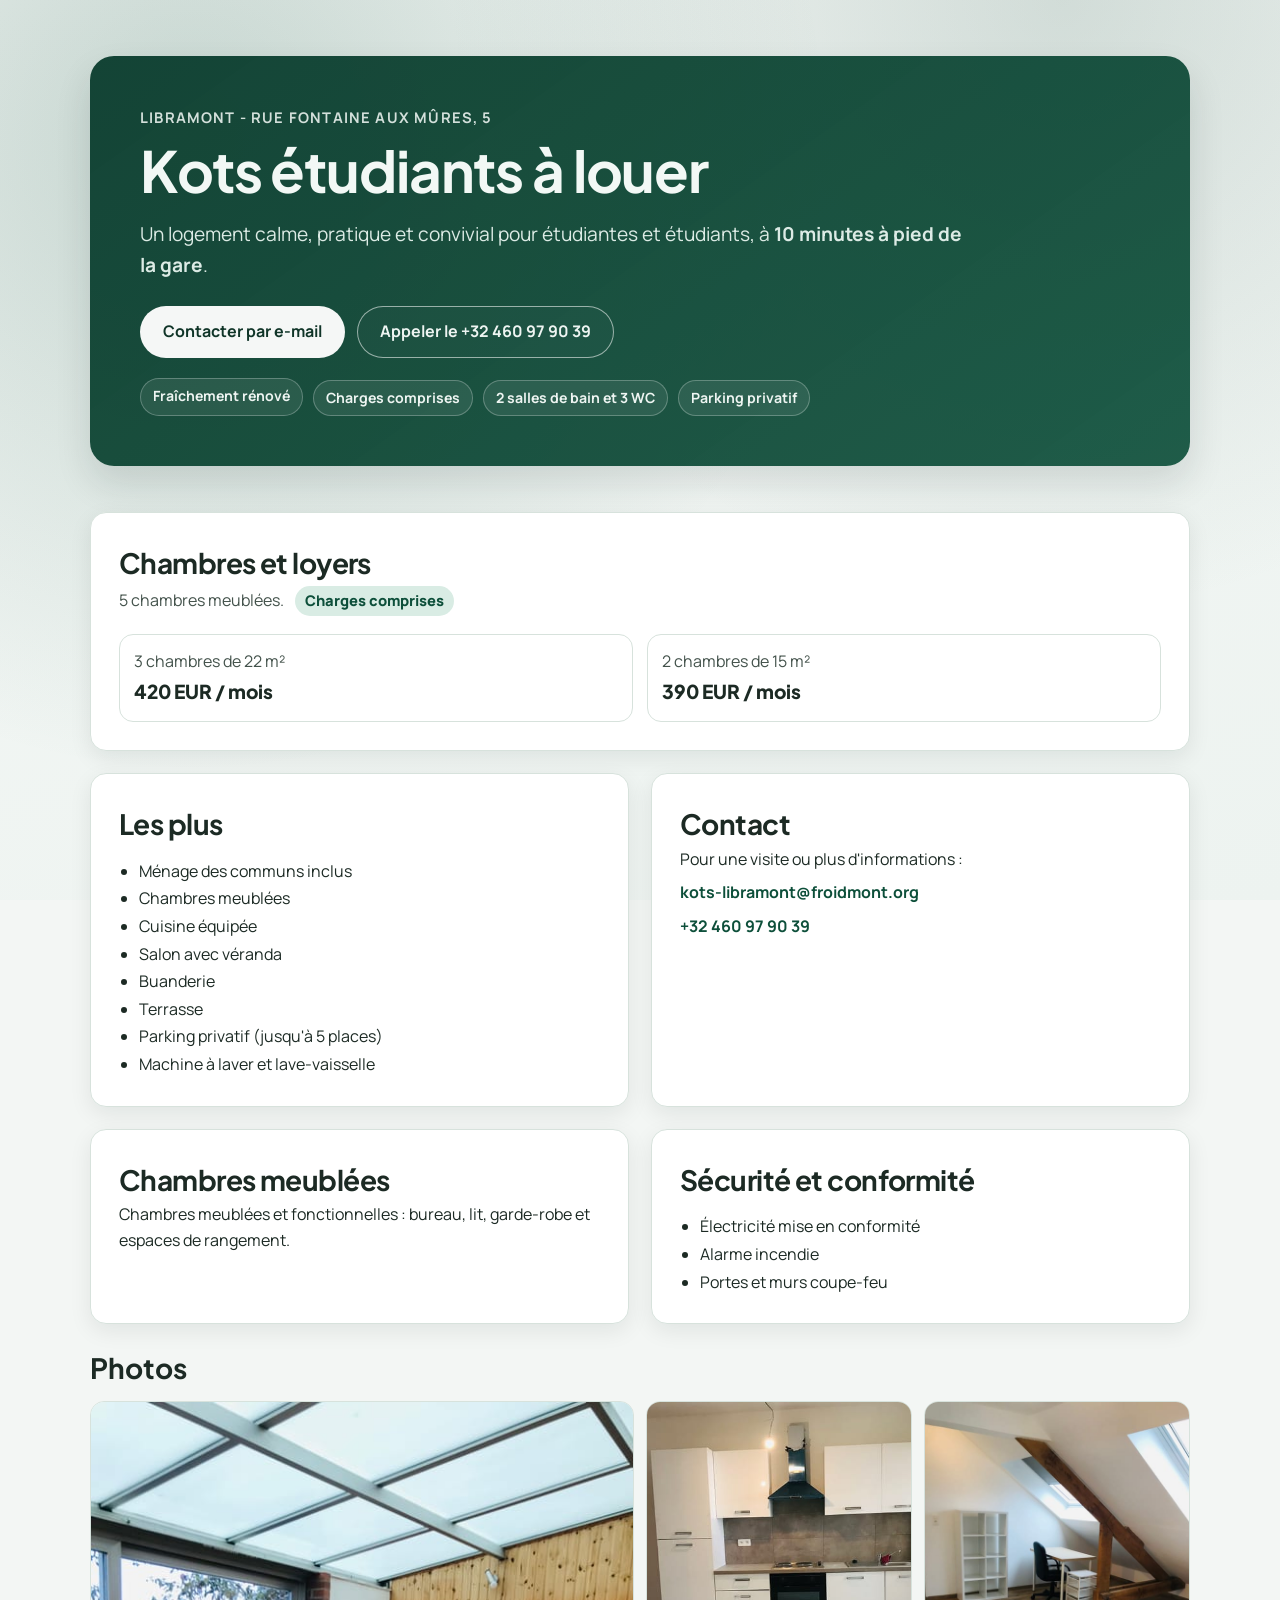
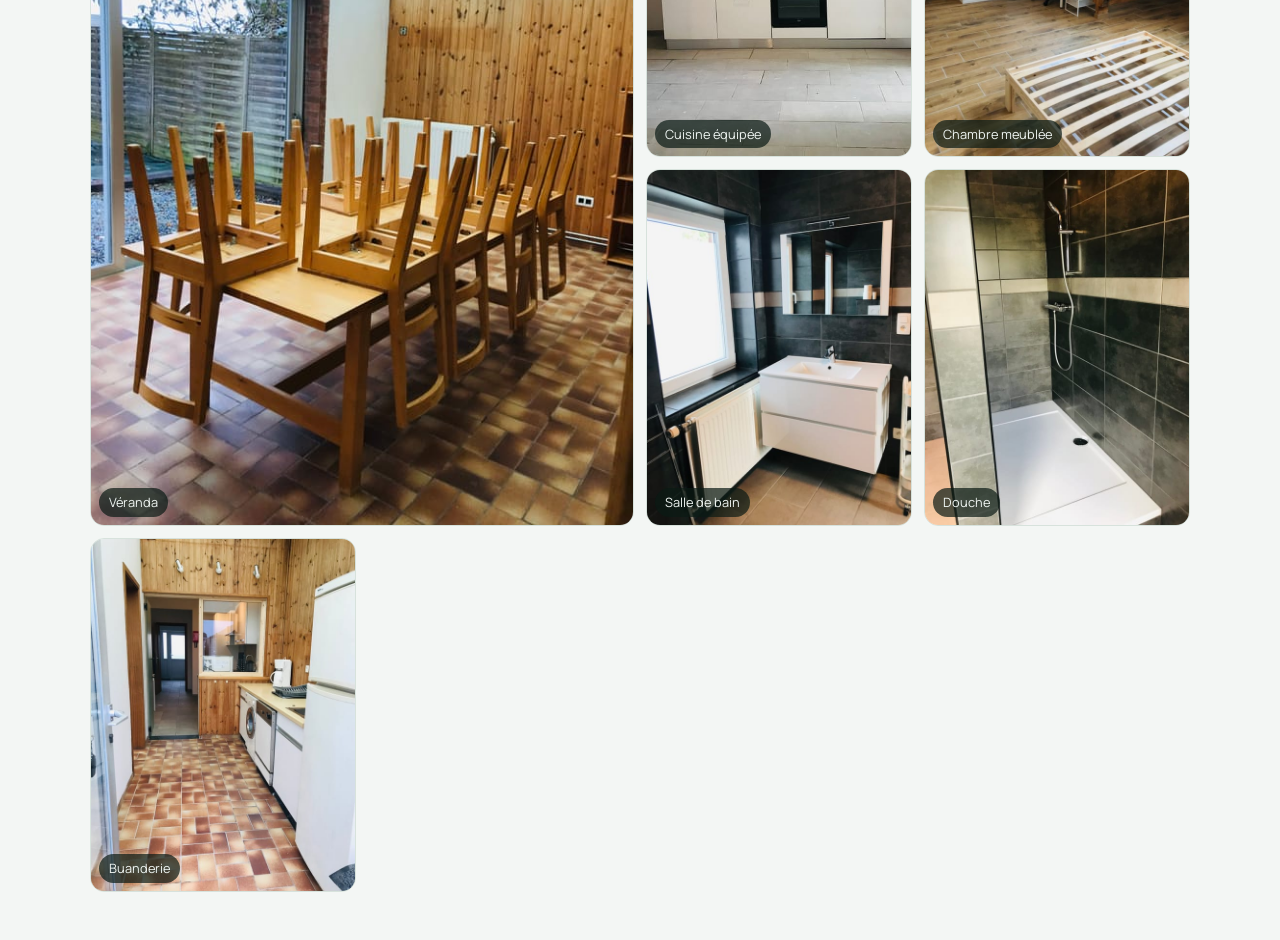
==== sites/kots-libramont/index.html @ 5ec62c10 "feat(kots-libramont): add dedicated static rental site and NixOS vhost" ====
<!doctype html>
<html lang="fr">
  <head>
    <meta charset="utf-8">
    <meta name="viewport" content="width=device-width, initial-scale=1">
    <title>Kots étudiants à louer | Libramont</title>
    <meta
      name="description"
      content="Kots étudiants à louer à Libramont : 5 chambres meublées, espaces communs confortables, charges comprises, à 10 minutes à pied de la gare."
    >
    <link rel="preconnect" href="https://fonts.googleapis.com">
    <link rel="preconnect" href="https://fonts.gstatic.com" crossorigin>
    <link
      href="https://fonts.googleapis.com/css2?family=Plus+Jakarta+Sans:wght@400;500;600;700;800&family=Manrope:wght@400;500;600;700&display=swap"
      rel="stylesheet"
    >
    <link rel="stylesheet" href="./styles.css">
  </head>
  <body>
    <div class="page-bg" aria-hidden="true"></div>

    <header class="hero">
      <div class="hero__inner container">
        <p class="hero__eyebrow">Libramont - Rue Fontaine aux Mûres, 5</p>
        <h1>Kots étudiants à louer</h1>
        <p class="hero__lead">
          Un logement calme, pratique et convivial pour étudiantes et étudiants,
          à <strong>10 minutes à pied de la gare</strong>.
        </p>
        <div class="hero__cta">
          <a class="button button--primary" href="mailto:kots-libramont@froidmont.org">Contacter par e-mail</a>
          <a class="button button--ghost" href="tel:+32460979039">Appeler le +32 460 97 90 39</a>
        </div>
        <ul class="hero__highlights" aria-label="Atouts principaux">
          <li>Fraîchement rénové</li>
          <li>Charges comprises</li>
          <li>2 salles de bain et 3 WC</li>
          <li>Parking privatif</li>
        </ul>
      </div>
    </header>

    <main class="container">
      <section class="card card--pricing" id="chambres">
        <div>
          <h2>Chambres et loyers</h2>
          <p>
            5 chambres meublées.
            <span class="pricing-highlight">Charges comprises</span>
          </p>
        </div>
        <div class="pricing-grid">
          <article class="price-item">
            <p class="price-item__size">3 chambres de 22 m²</p>
            <p class="price-item__value">420 EUR / mois</p>
          </article>
          <article class="price-item">
            <p class="price-item__size">2 chambres de 15 m²</p>
            <p class="price-item__value">390 EUR / mois</p>
          </article>
        </div>
      </section>

      <section class="info-grid" aria-label="Points forts">
        <article class="card">
          <h2>Les plus</h2>
          <ul>
            <li>Ménage des communs inclus</li>
            <li>Chambres meublées</li>
            <li>Cuisine équipée</li>
            <li>Salon avec véranda</li>
            <li>Buanderie</li>
            <li>Terrasse</li>
            <li>Parking privatif (jusqu'à 5 places)</li>
            <li>Machine à laver et lave-vaisselle</li>
          </ul>
        </article>

        <article class="card card--contact" id="contact">
          <h2>Contact</h2>
          <p>Pour une visite ou plus d'informations :</p>
          <p><a href="mailto:kots-libramont@froidmont.org">kots-libramont@froidmont.org</a></p>
          <p><a href="tel:+32460979039">+32 460 97 90 39</a></p>
        </article>
      </section>

      <section class="info-grid" aria-label="Confort et sécurité">
        <article class="card">
          <h2>Chambres meublées</h2>
          <p>Chambres meublées et fonctionnelles : bureau, lit, garde-robe et espaces de rangement.</p>
        </article>

        <article class="card">
          <h2>Sécurité et conformité</h2>
          <ul>
            <li>Électricité mise en conformité</li>
            <li>Alarme incendie</li>
            <li>Portes et murs coupe-feu</li>
          </ul>
        </article>
      </section>

      <section class="gallery" id="photos" aria-label="Photos du kot">
        <h2>Photos</h2>
        <div class="gallery__grid">
          <figure class="gallery__item gallery__item--wide">
            <img src="./assets/images/veranda.jpg" alt="Espace commun avec véranda">
            <figcaption>Véranda</figcaption>
          </figure>
          <figure class="gallery__item">
            <img src="./assets/images/cuisine.jpg" alt="Cuisine équipée">
            <figcaption>Cuisine équipée</figcaption>
          </figure>
          <figure class="gallery__item">
            <img src="./assets/images/chambre.jpg" alt="Chambre meublée">
            <figcaption>Chambre meublée</figcaption>
          </figure>
          <figure class="gallery__item">
            <img src="./assets/images/salle-de-bain.jpg" alt="Salle de bain">
            <figcaption>Salle de bain</figcaption>
          </figure>
          <figure class="gallery__item">
            <img src="./assets/images/douche.jpg" alt="Douche">
            <figcaption>Douche</figcaption>
          </figure>
          <figure class="gallery__item">
            <img src="./assets/images/buanderie.jpg" alt="Buanderie">
            <figcaption>Buanderie</figcaption>
          </figure>
        </div>
      </section>
    </main>
  </body>
</html>
---- sites/kots-libramont/styles.css ----
:root {
  --bg: #f3f6f4;
  --bg-soft: #ffffff;
  --surface: #ffffff;
  --ink: #1c2a24;
  --muted: #43524b;
  --brand: #0d4f3a;
  --brand-soft: #d9ece4;
  --line: #d7e2dc;
  --shadow: 0 18px 36px rgba(18, 35, 29, 0.12);
  --radius-lg: 24px;
  --radius-md: 16px;
}

* {
  box-sizing: border-box;
}

html,
body {
  margin: 0;
  padding: 0;
}

body {
  font-family: "Manrope", "Segoe UI", sans-serif;
  color: var(--ink);
  background: var(--bg);
  line-height: 1.6;
}

@keyframes riseIn {
  from {
    opacity: 0;
    transform: translateY(18px);
  }

  to {
    opacity: 1;
    transform: translateY(0);
  }
}

h1,
h2,
h3,
p,
ul,
figure {
  margin: 0;
}

img {
  display: block;
  width: 100%;
  height: auto;
}

a {
  color: inherit;
}

.page-bg {
  position: fixed;
  inset: 0;
  z-index: -1;
  background:
    radial-gradient(circle at 15% 15%, rgba(13, 79, 58, 0.2), transparent 48%),
    radial-gradient(circle at 83% 0%, rgba(90, 126, 114, 0.22), transparent 44%),
    linear-gradient(165deg, #f5f8f6 0%, #edf3f0 100%);
}

.container {
  width: min(1100px, 92vw);
  margin: 0 auto;
}

.hero {
  padding: 56px 0 20px;
}

.hero__inner {
  background: linear-gradient(145deg, rgba(8, 58, 43, 0.94), rgba(13, 79, 58, 0.92));
  color: #f2f8f5;
  border-radius: var(--radius-lg);
  box-shadow: var(--shadow);
  padding: clamp(28px, 5vw, 50px);
  animation: riseIn 0.6s ease-out both;
}

.hero__eyebrow {
  letter-spacing: 0.08em;
  text-transform: uppercase;
  font-size: 0.92rem;
  font-weight: 700;
  opacity: 0.86;
}

.hero h1,
h2 {
  font-family: "Plus Jakarta Sans", "Trebuchet MS", sans-serif;
}

.hero h1 {
  margin-top: 10px;
  font-size: clamp(2rem, 6vw, 3.55rem);
  line-height: 1.08;
  letter-spacing: -0.02em;
}

.hero__lead {
  margin-top: 18px;
  max-width: 70ch;
  font-size: clamp(1rem, 1.7vw, 1.2rem);
  color: #dcebe5;
}

.hero__cta {
  display: flex;
  flex-wrap: wrap;
  gap: 12px;
  margin-top: 26px;
}

.hero__highlights {
  list-style: none;
  display: flex;
  flex-wrap: wrap;
  gap: 10px;
  margin-top: 20px;
  padding: 0;
}

.hero__highlights li {
  padding: 6px 12px;
  border-radius: 999px;
  border: 1px solid rgba(255, 255, 255, 0.26);
  background: rgba(255, 255, 255, 0.08);
  color: #eef5f2;
  font-weight: 700;
  font-size: 0.88rem;
}

.button {
  display: inline-flex;
  align-items: center;
  justify-content: center;
  gap: 8px;
  border-radius: 999px;
  padding: 12px 22px;
  border: 1px solid transparent;
  text-decoration: none;
  font-weight: 700;
  transition: transform 0.2s ease, box-shadow 0.2s ease, background-color 0.2s ease;
}

.button:hover {
  transform: translateY(-1px);
}

.button--primary {
  background: #f5f7f6;
  color: #103528;
}

.button--primary:hover {
  box-shadow: 0 8px 20px rgba(0, 0, 0, 0.2);
}

.button--ghost {
  border-color: rgba(255, 255, 255, 0.55);
  color: #eef5f2;
  background: rgba(255, 255, 255, 0.02);
}

main {
  padding: 26px 0 48px;
  display: grid;
  gap: 22px;
}

.card {
  background: var(--surface);
  border: 1px solid var(--line);
  border-radius: var(--radius-md);
  box-shadow: 0 7px 22px rgba(19, 31, 26, 0.08);
  padding: clamp(18px, 2.4vw, 28px);
  animation: riseIn 0.6s ease-out both;
}

.card--pricing {
  animation-delay: 0.08s;
}

.info-grid .card:first-child {
  animation-delay: 0.14s;
}

.info-grid .card:last-child {
  animation-delay: 0.2s;
}

.card h2 {
  font-size: clamp(1.3rem, 2.4vw, 1.75rem);
  letter-spacing: -0.02em;
}

.card--pricing {
  display: grid;
  gap: 18px;
}

.card--pricing > div > p {
  color: var(--muted);
}

.pricing-highlight {
  display: inline-block;
  margin-left: 8px;
  padding: 3px 10px;
  border-radius: 999px;
  background: var(--brand-soft);
  color: var(--brand);
  font-weight: 800;
  font-size: 0.92rem;
  white-space: nowrap;
}

.pricing-grid {
  display: grid;
  grid-template-columns: repeat(2, minmax(180px, 1fr));
  gap: 14px;
}

.price-item {
  border: 1px solid var(--line);
  background: var(--bg-soft);
  border-radius: 14px;
  padding: 14px;
}

.price-item__size {
  color: var(--muted);
}

.price-item__value {
  font-family: "Plus Jakarta Sans", "Trebuchet MS", sans-serif;
  font-weight: 800;
  font-size: 1.2rem;
  margin-top: 2px;
}

.info-grid {
  display: grid;
  grid-template-columns: 1fr 1fr;
  gap: 22px;
}

ul {
  padding-left: 20px;
  margin-top: 12px;
}

li + li {
  margin-top: 2px;
}

.card--contact a {
  color: var(--brand);
  font-weight: 700;
  text-decoration: none;
}

.card--contact a:hover {
  text-decoration: underline;
}

.card--contact p + p {
  margin-top: 8px;
}

.gallery h2 {
  font-size: clamp(1.3rem, 2.4vw, 1.75rem);
  margin-bottom: 10px;
}

.gallery__grid {
  display: grid;
  gap: 12px;
  grid-template-columns: repeat(4, 1fr);
}

.gallery__item {
  position: relative;
  border-radius: 14px;
  overflow: hidden;
  border: 1px solid var(--line);
  background: #fff;
  min-height: 180px;
  animation: riseIn 0.6s ease-out both;
}

.gallery__item:nth-child(1) {
  animation-delay: 0.1s;
}

.gallery__item:nth-child(2) {
  animation-delay: 0.16s;
}

.gallery__item:nth-child(3) {
  animation-delay: 0.22s;
}

.gallery__item:nth-child(4) {
  animation-delay: 0.28s;
}

.gallery__item:nth-child(5) {
  animation-delay: 0.34s;
}

.gallery__item:nth-child(6) {
  animation-delay: 0.4s;
}

.gallery__item--wide {
  grid-column: span 2;
  grid-row: span 2;
}

.gallery__item img {
  width: 100%;
  height: 100%;
  object-fit: cover;
}

figcaption {
  position: absolute;
  left: 8px;
  bottom: 8px;
  background: rgba(10, 26, 20, 0.7);
  color: #eef4f1;
  font-size: 0.8rem;
  border-radius: 999px;
  padding: 4px 10px;
}

@media (max-width: 980px) {
  .info-grid {
    grid-template-columns: 1fr;
  }

  .gallery__grid {
    grid-template-columns: repeat(3, 1fr);
  }
}

@media (max-width: 720px) {
  .hero {
    padding-top: 22px;
  }

  .hero__inner {
    border-radius: 18px;
  }

  .pricing-grid {
    grid-template-columns: 1fr;
  }

  .gallery__grid {
    grid-template-columns: 1fr 1fr;
  }

  .gallery__item--wide {
    grid-column: span 2;
    grid-row: span 1;
    min-height: 220px;
  }
}

@media (max-width: 480px) {
  .gallery__grid {
    grid-template-columns: 1fr;
  }

  .gallery__item,
  .gallery__item--wide {
    grid-column: span 1;
    min-height: 220px;
  }

  .hero__cta {
    flex-direction: column;
  }

  .button {
    width: 100%;
  }

  .hero__highlights {
    margin-top: 14px;
  }
}

@media (prefers-reduced-motion: reduce) {
  .hero__inner,
  .card,
  .gallery__item,
  .button {
    animation: none;
    transition: none;
  }
}
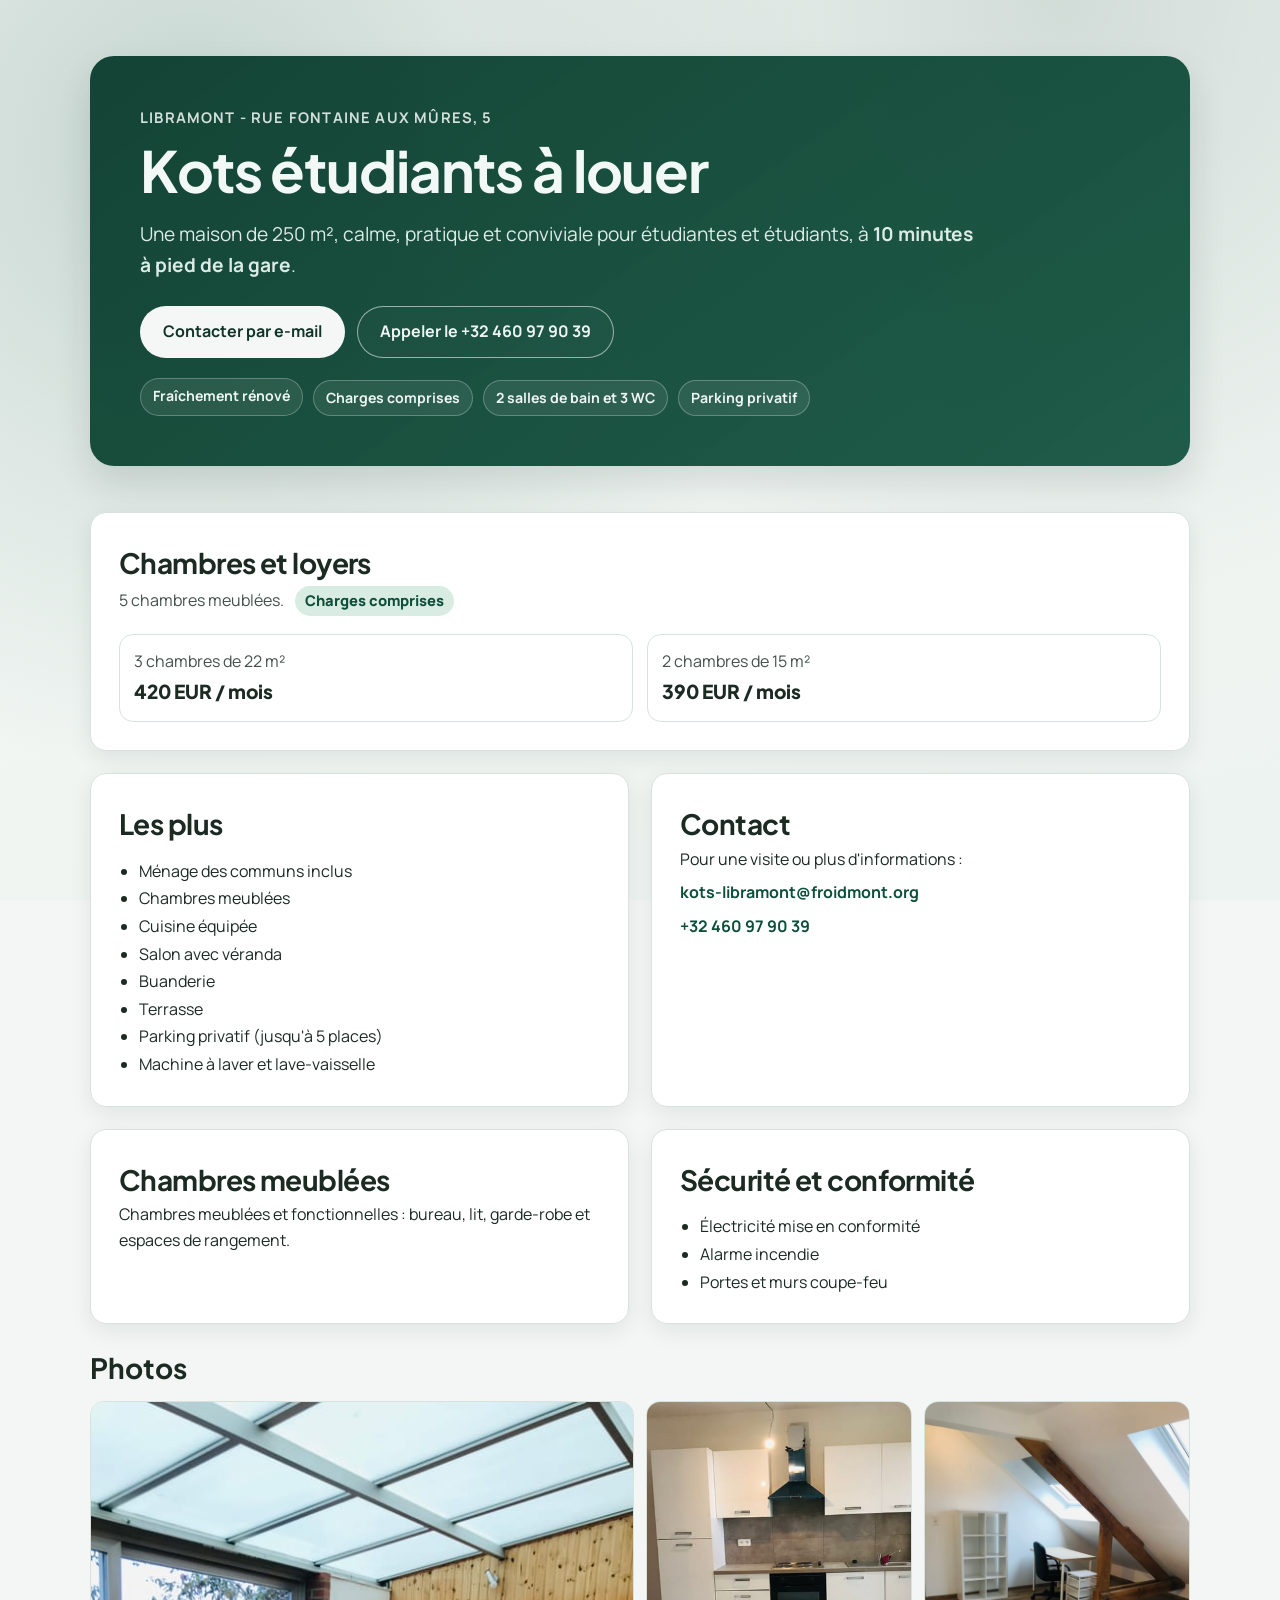
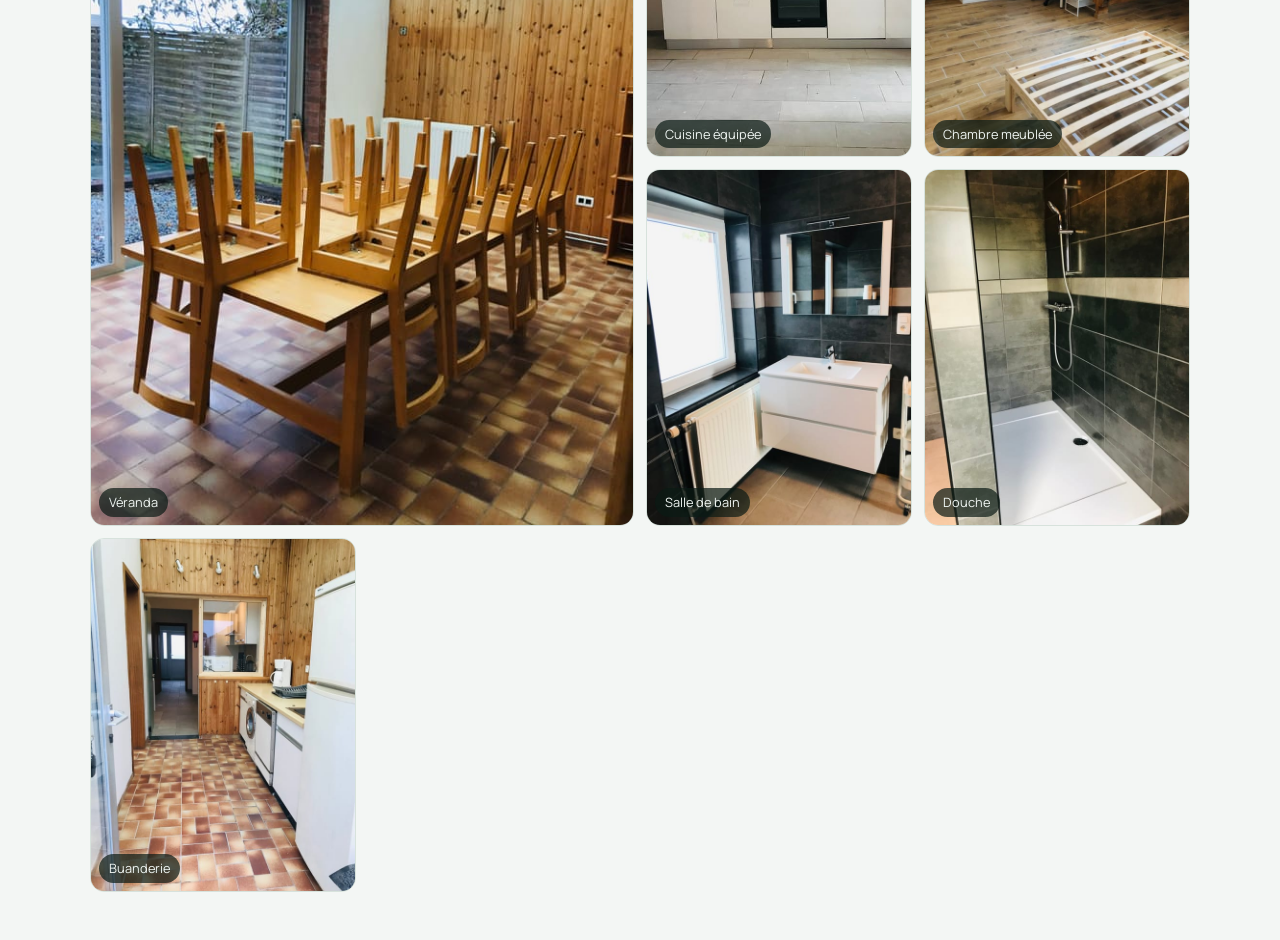
==== commit 56e73a8d: "fix(kots-libramont): mention house surface" ====
--- a/sites/kots-libramont/index.html
+++ b/sites/kots-libramont/index.html
@@ -6,7 +6,7 @@
     <title>Kots étudiants à louer | Libramont</title>
     <meta
       name="description"
-      content="Kots étudiants à louer à Libramont : 5 chambres meublées, espaces communs confortables, charges comprises, à 10 minutes à pied de la gare."
+      content="Kots étudiants à louer à Libramont : maison de 250 m² avec 5 chambres meublées, espaces communs confortables, charges comprises, à 10 minutes à pied de la gare."
     >
     <link rel="preconnect" href="https://fonts.googleapis.com">
     <link rel="preconnect" href="https://fonts.gstatic.com" crossorigin>
@@ -24,7 +24,7 @@
         <p class="hero__eyebrow">Libramont - Rue Fontaine aux Mûres, 5</p>
         <h1>Kots étudiants à louer</h1>
         <p class="hero__lead">
-          Un logement calme, pratique et convivial pour étudiantes et étudiants,
+          Une maison de 250 m², calme, pratique et conviviale pour étudiantes et étudiants,
           à <strong>10 minutes à pied de la gare</strong>.
         </p>
         <div class="hero__cta">
